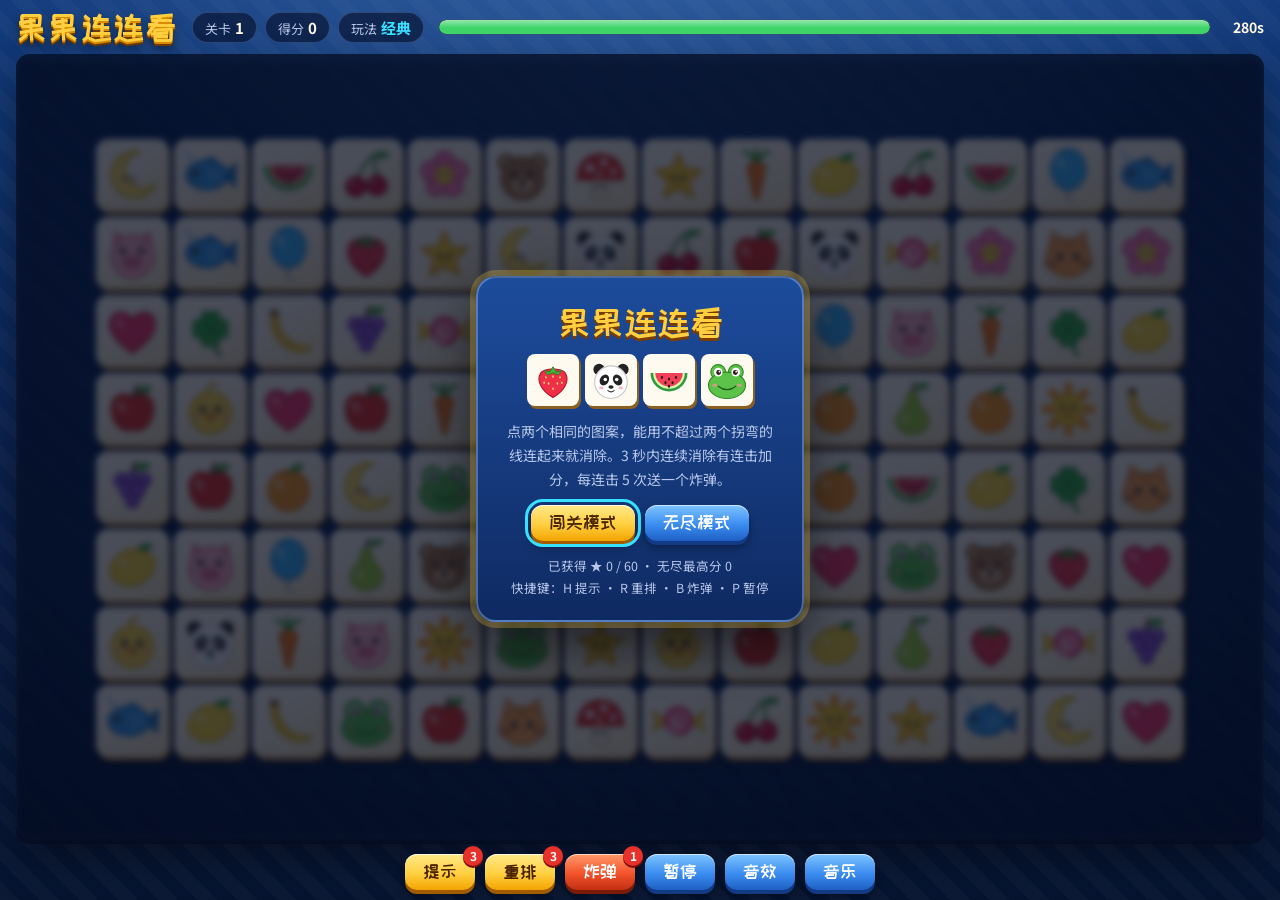
==== index.html @ 138fff70 "果果连连看：网页版连连看小游戏 闯关 20 关（星级、存档）、无尽模式、冰冻方块、炸弹道具， 支持作为 PWA 安装到手机并离线游玩。  Co-Authored-By: Claude Opus 5.5" ====
<!doctype html>
<html lang="zh-CN">
<head>
  <meta charset="utf-8">
  <meta name="viewport" content="width=device-width, initial-scale=1, viewport-fit=cover">
  <title>果果连连看</title>
  <meta name="theme-color" content="#0a1f4a">
  <meta name="mobile-web-app-capable" content="yes">
  <link rel="manifest" href="manifest.webmanifest">
  <link rel="icon" href="assets/tiles/strawberry.svg" type="image/svg+xml">
  <link rel="apple-touch-icon" href="assets/icons/apple-touch-icon.png">
  <link rel="stylesheet" href="https://fonts.googleapis.com/css2?family=ZCOOL+KuaiLe&family=Noto+Sans+SC:wght@400;700&display=swap">
  <link rel="stylesheet" href="css/style.css">
</head>
<body>
  <div class="app">
    <header>
      <h1>果果连连看</h1>
      <div class="stats">
        <span class="chip"><span id="lvLabel">关卡</span><b id="lv">1</b></span>
        <span class="chip">得分<b id="sc">0</b></span>
        <span class="chip mode">玩法<b id="md">经典</b></span>
      </div>
      <div class="timebar" id="tb">
        <div class="track"><div class="fill" id="tf"></div></div>
        <span class="t" id="tt">0</span>
      </div>
    </header>

    <div class="wrap" id="wrap">
      <div class="board" id="board"></div>
      <div class="overlay" id="ov"></div>
    </div>

    <div class="controls">
      <button class="btn" id="bHint">提示<span class="badge" id="nHint">3</span></button>
      <button class="btn" id="bShuf">重排<span class="badge" id="nShuf">3</span></button>
      <button class="btn bomb" id="bBomb">炸弹<span class="badge" id="nBomb">1</span></button>
      <button class="btn blue" id="bPause">暂停</button>
      <button class="btn blue" id="bSfx">音效</button>
      <button class="btn blue" id="bMus">音乐</button>
    </div>
  </div>

  <!-- 普通脚本（非 module），保证双击 file:// 打开也能运行 -->
  <script src="js/assets.js"></script>
  <script src="js/audio.js"></script>
  <script src="js/game.js"></script>
  <script>
    // 离线缓存只在 http(s) 下可用；双击 file:// 打开时跳过
    if ('serviceWorker' in navigator && location.protocol.startsWith('http')) {
      addEventListener('load', () => navigator.serviceWorker.register('sw.js').catch(() => {}));
    }
  </script>
</body>
</html>
---- css/style.css ----
/* 果果连连看 — 深夜蓝街机风格，单一主题 */
:root{
  --sky-1:#123a7a; --sky-2:#0a1f4a; --sky-3:#061430;
  --gold:#ffcf3f; --gold-deep:#d98a00;
  --ink:#fff7e0; --ink-dim:#b9c8ea;
  --tile-face:#fffaf0; --tile-face-2:#f2e3bd; --tile-edge:#c8964a; --tile-side:#8a5f22;
  --select:#ff7a1a; --hint:#38e1ff; --line:#fff36b;
  --panel:rgba(5,16,42,.62); --panel-line:rgba(140,180,255,.25);
  --f-display:"ZCOOL KuaiLe","Noto Sans SC","PingFang SC","Microsoft YaHei",sans-serif;
  --f-body:"Noto Sans SC","PingFang SC","Microsoft YaHei",system-ui,sans-serif;
  color-scheme:dark;
}
html,body{height:100%;margin:0}
body{background:var(--sky-3);color:var(--ink);font-family:var(--f-body);font-size:14px;overflow:hidden;
  -webkit-user-select:none;user-select:none;-webkit-tap-highlight-color:transparent}
.app{height:100%;display:flex;flex-direction:column;gap:10px;box-sizing:border-box;
  padding-block:max(10px,env(safe-area-inset-top,0px)) max(10px,env(safe-area-inset-bottom,0px));
  padding-left:max(16px,env(safe-area-inset-left,0px));padding-right:max(16px,env(safe-area-inset-right,0px));
  background:
    radial-gradient(1200px 500px at 50% -10%, rgba(120,180,255,.35), transparent 60%),
    repeating-linear-gradient(45deg, rgba(255,255,255,.025) 0 14px, transparent 14px 28px),
    linear-gradient(180deg,var(--sky-1),var(--sky-2) 55%,var(--sky-3))}
[hidden]{display:none!important}

header{display:flex;align-items:center;gap:14px;flex-wrap:wrap}
h1{margin:0;font-family:var(--f-display);font-weight:400;font-size:clamp(22px,3.4vw,34px);line-height:1;
  color:var(--gold);letter-spacing:.04em;
  text-shadow:0 2px 0 var(--gold-deep),0 4px 0 #6b3a00,0 6px 10px rgba(0,0,0,.5)}
.stats{display:flex;gap:8px;flex-wrap:wrap}
.chip{background:var(--panel);border:1px solid var(--panel-line);border-radius:999px;padding:4px 12px;
  font-size:13px;color:var(--ink-dim);white-space:nowrap}
.chip b{color:var(--ink);font-variant-numeric:tabular-nums;font-size:15px;margin-left:4px}
.chip.mode b{color:var(--hint)}
.timebar{flex:1 1 220px;min-width:160px;display:flex;align-items:center;gap:8px}
.timebar .track{flex:1;height:14px;border-radius:8px;background:rgba(0,0,0,.45);border:1px solid var(--panel-line);overflow:hidden;
  box-shadow:inset 0 2px 4px rgba(0,0,0,.6)}
.timebar .fill{height:100%;width:100%;border-radius:8px;transform-origin:left;
  background:linear-gradient(180deg,rgba(255,255,255,.45),transparent 55%),var(--tfill,#3fd46a)}
.timebar .t{font-variant-numeric:tabular-nums;font-weight:700;min-width:3.2em;text-align:right}
.timebar.low .t{color:#ff6b5a;animation:blink .5s steps(2) infinite}
@keyframes blink{50%{opacity:.35}}

.wrap{flex:1;min-height:0;position:relative;display:grid;place-items:center}
.board{position:relative;border-radius:14px;
  background:radial-gradient(ellipse at center, rgba(40,90,180,.35), rgba(5,20,55,.5));
  box-shadow:inset 0 0 0 2px rgba(150,190,255,.18), 0 20px 40px rgba(0,0,0,.35)}

.tile{position:absolute;box-sizing:border-box;display:grid;place-items:center;cursor:pointer;
  width:calc(var(--cell) - 5px);height:calc(var(--cell) - 6px);
  border-radius:calc(var(--cell) * .16);
  background:linear-gradient(150deg,var(--tile-face) 30%,var(--tile-face-2));
  box-shadow:inset 0 0 0 1px rgba(255,255,255,.9), inset 0 -3px 0 rgba(160,110,40,.18),
    1px 2px 0 var(--tile-edge), 2px 4px 0 var(--tile-side), 3px 6px 8px rgba(0,0,0,.4);
  transition:left .28s cubic-bezier(.3,1.4,.6,1), top .28s cubic-bezier(.3,1.4,.6,1), transform .12s, box-shadow .12s, filter .12s}
.tile img{width:80%;height:80%;pointer-events:none;-webkit-user-drag:none;filter:drop-shadow(0 1px 0 rgba(0,0,0,.12))}
@media (hover:hover){.tile:hover{filter:brightness(1.06)}}
.tile.sel{transform:translateY(-3px) scale(1.04);
  background:linear-gradient(150deg,#fff4d0,#ffc96a);
  box-shadow:0 0 0 3px var(--select),0 0 16px 4px rgba(255,122,26,.7),2px 5px 0 var(--tile-side),3px 8px 12px rgba(0,0,0,.45)}
.tile.hint{animation:hintpulse .6s ease-in-out infinite alternate}
@keyframes hintpulse{to{box-shadow:0 0 0 3px var(--hint),0 0 18px 6px rgba(56,225,255,.7),2px 4px 0 var(--tile-side)}}
.tile.pop{pointer-events:none;animation:pop .32s ease-in forwards}
@keyframes pop{0%{transform:scale(1.1);filter:brightness(1.6)}60%{transform:scale(1.25);opacity:1}100%{transform:scale(.2) rotate(25deg);opacity:0}}
.tile.shake{animation:shake .25s}
@keyframes shake{25%{transform:translateX(-3px)}75%{transform:translateX(3px)}}

svg.lines{position:absolute;inset:0;pointer-events:none;overflow:visible;width:100%;height:100%}
svg.lines polyline{fill:none;stroke-linecap:round;stroke-linejoin:round}
.float{position:absolute;pointer-events:none;font-family:var(--f-display);color:var(--gold);font-size:22px;white-space:nowrap;
  text-shadow:0 2px 0 #7a3c00,0 0 8px rgba(0,0,0,.6);animation:floatup .9s ease-out forwards;transform:translate(-50%,-50%)}
@keyframes floatup{to{transform:translate(-50%,-160%);opacity:0}}
.spark{position:absolute;width:6px;height:6px;border-radius:50%;pointer-events:none;background:var(--spark,var(--line));
  box-shadow:0 0 8px var(--spark,var(--line));animation:spark .5s ease-out forwards}
@keyframes spark{to{transform:translate(var(--dx),var(--dy)) scale(.2);opacity:0}}

.controls{display:flex;gap:10px;justify-content:center;flex-wrap:wrap}
.btn{font-family:var(--f-display);font-size:18px;color:#4a2400;border:0;cursor:pointer;position:relative;
  padding:8px 18px 10px;border-radius:12px;
  background:linear-gradient(180deg,#ffe98a,var(--gold) 55%,#f2a400);
  box-shadow:inset 0 1px 0 rgba(255,255,255,.8),0 4px 0 #a35b00,0 6px 10px rgba(0,0,0,.4);transition:transform .08s,box-shadow .08s}
.btn:active{transform:translateY(3px);box-shadow:inset 0 1px 0 rgba(255,255,255,.8),0 1px 0 #a35b00,0 2px 4px rgba(0,0,0,.4)}
.btn.blue{color:#fff;background:linear-gradient(180deg,#7ec4ff,#3a8cf0 55%,#1f5fc4);
  box-shadow:inset 0 1px 0 rgba(255,255,255,.6),0 4px 0 #123a85,0 6px 10px rgba(0,0,0,.4)}
.btn.blue:active{box-shadow:inset 0 1px 0 rgba(255,255,255,.6),0 1px 0 #123a85}
.btn.off{filter:grayscale(.85) brightness(.8)}
.btn:disabled{filter:grayscale(1) brightness(.7);cursor:not-allowed}
.btn:focus-visible,.tile:focus-visible{outline:3px solid var(--hint);outline-offset:3px}
.badge{position:absolute;top:-8px;right:-8px;min-width:20px;height:20px;border-radius:10px;background:#e8312a;color:#fff;
  font:700 12px/20px var(--f-body);text-align:center;box-shadow:0 2px 0 #7a0f0b}

.overlay{position:absolute;inset:0;display:grid;place-items:center;background:rgba(3,10,30,.72);backdrop-filter:blur(3px);z-index:10;border-radius:14px}
.card{text-align:center;max-width:min(92%,420px);padding:26px 26px 22px;border-radius:20px;box-sizing:border-box;
  background:linear-gradient(180deg,#1d4c9c,#0f2a62);border:2px solid rgba(160,200,255,.4);
  box-shadow:0 0 0 6px rgba(255,207,63,.25),0 20px 50px rgba(0,0,0,.6);display:grid;gap:14px;justify-items:center}
.card h2{margin:0;font-family:var(--f-display);font-weight:400;font-size:36px;color:var(--gold);text-shadow:0 3px 0 #7a3c00}
.card p{margin:0;color:var(--ink-dim);line-height:1.7;font-size:14px;max-width:34ch}
.card .big{font-family:var(--f-display);font-size:28px;color:var(--ink)}
.demo{display:flex;gap:6px}
.demo img{width:44px;height:44px;background:var(--tile-face);border-radius:8px;padding:4px;box-shadow:2px 3px 0 var(--tile-side)}

/* ---- 开局落下 ---- */
.tile.enter{animation:enter .42s cubic-bezier(.3,1.5,.6,1) backwards;animation-delay:var(--d,0ms)}
@keyframes enter{from{transform:translateY(calc(var(--cell) * -1.2)) scale(.5);opacity:0}}

/* ---- 冰冻方块 ---- */
.tile.ice img{filter:saturate(.45) brightness(1.08)}
.tile.ice::after{content:"";position:absolute;inset:0;border-radius:inherit;pointer-events:none;
  background:
    linear-gradient(125deg,transparent 30%,rgba(255,255,255,.85) 31%,transparent 34%),
    linear-gradient(35deg,transparent 58%,rgba(255,255,255,.6) 59%,transparent 62%),
    linear-gradient(160deg,rgba(215,245,255,.78),rgba(110,190,255,.5) 55%,rgba(220,250,255,.72));
  box-shadow:inset 0 0 0 2px rgba(255,255,255,.95),inset 0 0 14px rgba(70,160,255,.85)}
.tile.ice{cursor:not-allowed}
.tile.thaw::after{animation:thaw .38s ease-out forwards}
@keyframes thaw{40%{transform:scale(1.12);opacity:1}to{transform:scale(1.35);opacity:0}}

/* ---- 连击、震屏 ---- */
.combo-banner{position:absolute;left:50%;top:42%;z-index:5;pointer-events:none;white-space:nowrap;
  font-family:var(--f-display);font-size:clamp(28px,6vw,48px);color:#fff;
  text-shadow:0 3px 0 #b3361a,0 0 18px rgba(255,120,40,.9);
  transform:translate(-50%,-50%);animation:combo .9s cubic-bezier(.2,1.6,.5,1) forwards}
.combo-banner b{color:var(--gold);margin-left:.15em;font-weight:400}
@keyframes combo{0%{transform:translate(-50%,-50%) scale(.3);opacity:0}25%{transform:translate(-50%,-50%) scale(1.15);opacity:1}
  70%{transform:translate(-50%,-50%) scale(1);opacity:1}100%{transform:translate(-50%,-90%) scale(.95);opacity:0}}
.board.bump{animation:bump .3s}
@keyframes bump{20%{transform:translate(-4px,2px)}40%{transform:translate(4px,-2px)}60%{transform:translate(-2px,1px)}80%{transform:translate(2px,0)}}

/* ---- 过关彩纸 ---- */
.confetti{position:absolute;inset:0;pointer-events:none;overflow:hidden;z-index:12}
.confetti i{position:absolute;top:-16px;width:8px;height:13px;border-radius:2px;animation:fall 2s ease-in forwards}
@keyframes fall{to{transform:translate(var(--x),110vh) rotate(var(--r))}}

/* ---- 卡片：星星、按钮行、关卡格 ---- */
.card .small{font-size:12.5px;max-width:40ch}
.card em{font-style:normal;font-size:15px;color:#4a2400;background:var(--gold);border-radius:6px;padding:1px 7px;vertical-align:4px}
.row{display:flex;gap:10px;flex-wrap:wrap;justify-content:center}
.stars{display:flex;gap:6px;font-size:46px;line-height:1}
.stars span{color:#2a3f70;text-shadow:0 3px 0 rgba(0,0,0,.4)}
.stars span.on{color:var(--gold);text-shadow:0 3px 0 #a35b00,0 0 16px rgba(255,207,63,.7);
  animation:starpop .45s cubic-bezier(.2,1.8,.5,1) backwards;animation-delay:calc(var(--i) * .22s + .2s)}
@keyframes starpop{from{transform:scale(0) rotate(-60deg);opacity:0}}
.levels{display:grid;grid-template-columns:repeat(5,1fr);gap:8px;width:100%}
.lvbtn{font-family:var(--f-display);border:0;cursor:pointer;border-radius:10px;padding:6px 0 4px;display:grid;gap:2px;
  color:#4a2400;background:linear-gradient(180deg,var(--tile-face),var(--tile-face-2));
  box-shadow:inset 0 0 0 1px #fff,0 3px 0 var(--tile-side),0 5px 8px rgba(0,0,0,.35);transition:transform .08s}
.lvbtn:active{transform:translateY(2px)}
.lvbtn b{font-weight:400;font-size:20px;line-height:1}
.lvbtn .mini{font-size:11px;letter-spacing:-1px;line-height:1}
.lvbtn .mini span{color:#c9b48a;text-shadow:none;animation:none}
.lvbtn .mini span.on{color:#f29a00}
.lvbtn.locked{cursor:not-allowed;filter:grayscale(1) brightness(.55)}
.lvbtn:focus-visible{outline:3px solid var(--hint);outline-offset:2px}
.btn.bomb{color:#fff;background:linear-gradient(180deg,#ff9a6b,#f2522a 55%,#c12f12);
  box-shadow:inset 0 1px 0 rgba(255,255,255,.6),0 4px 0 #7a1a08,0 6px 10px rgba(0,0,0,.4)}
.btn.bomb:active{box-shadow:inset 0 1px 0 rgba(255,255,255,.6),0 1px 0 #7a1a08}

@media (prefers-reduced-motion:reduce){.tile{transition:none}.tile.hint{animation:none;box-shadow:0 0 0 3px var(--hint)}.float,.spark{animation-duration:.01s}
  .tile.enter,.board.bump{animation:none}.confetti{display:none}}
@media (max-width:560px){.btn{font-size:16px;padding:7px 12px 9px}h1{font-size:22px}.chip{padding:3px 9px}}
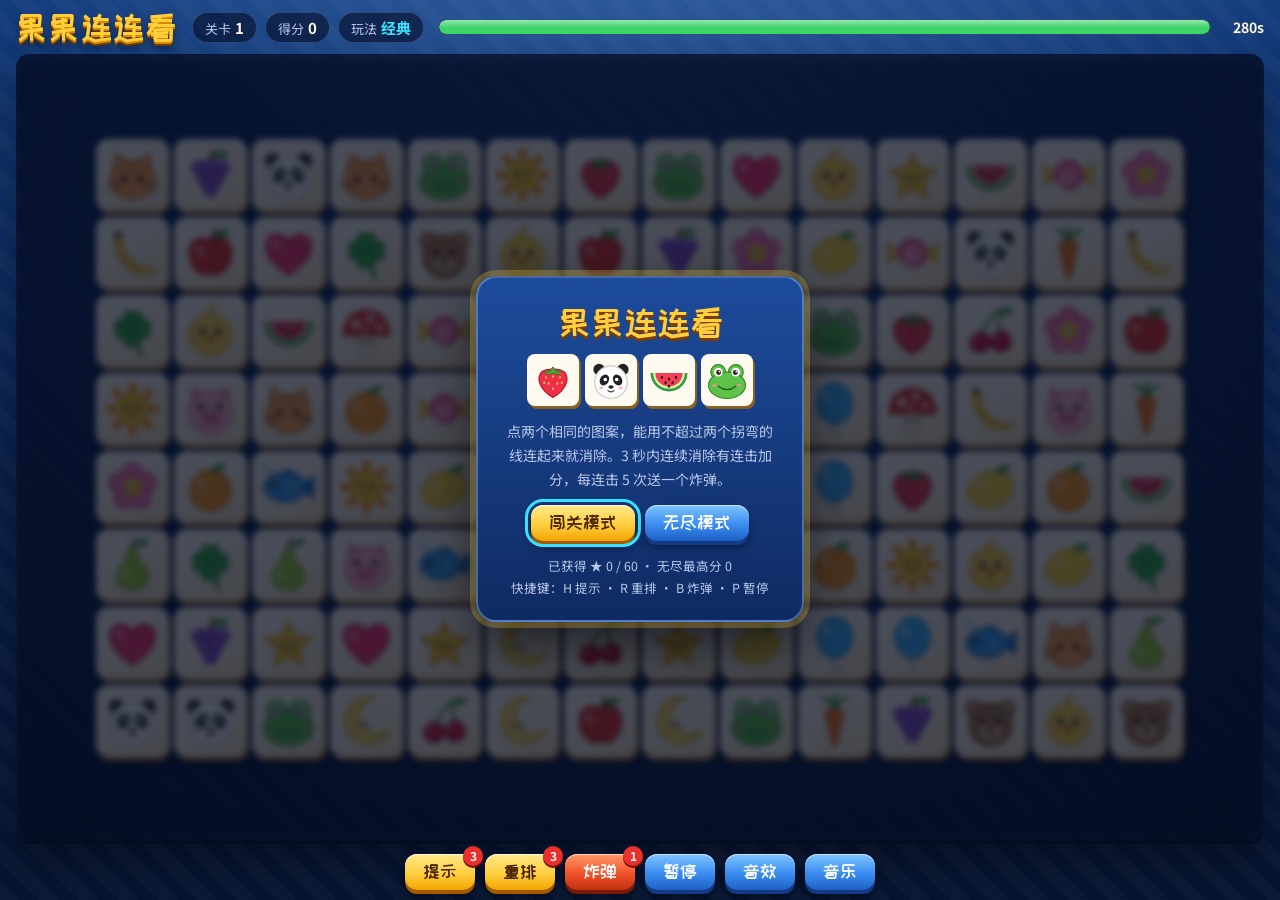
==== commit bb06f0c3: "加快启动：缓存优先打开，字体不挡页面 - 离线缓存改为先用缓存秒开，代码文件在后台检查更新，图片和声音不重复下载 - Google 字体改为后台加载，国内连不上时不再卡住页面  Co-Authored" ====
--- a/index.html
+++ b/index.html
@@ -9,7 +9,8 @@
   <link rel="manifest" href="manifest.webmanifest">
   <link rel="icon" href="assets/tiles/strawberry.svg" type="image/svg+xml">
   <link rel="apple-touch-icon" href="assets/icons/apple-touch-icon.png">
-  <link rel="stylesheet" href="https://fonts.googleapis.com/css2?family=ZCOOL+KuaiLe&family=Noto+Sans+SC:wght@400;700&display=swap">
+  <!-- 字体在后台加载，不挡住页面显示；连不上 Google 时用系统字体 -->
+  <link rel="stylesheet" href="https://fonts.googleapis.com/css2?family=ZCOOL+KuaiLe&family=Noto+Sans+SC:wght@400;700&display=swap" media="print" onload="this.media='all'">
   <link rel="stylesheet" href="css/style.css">
 </head>
 <body>
